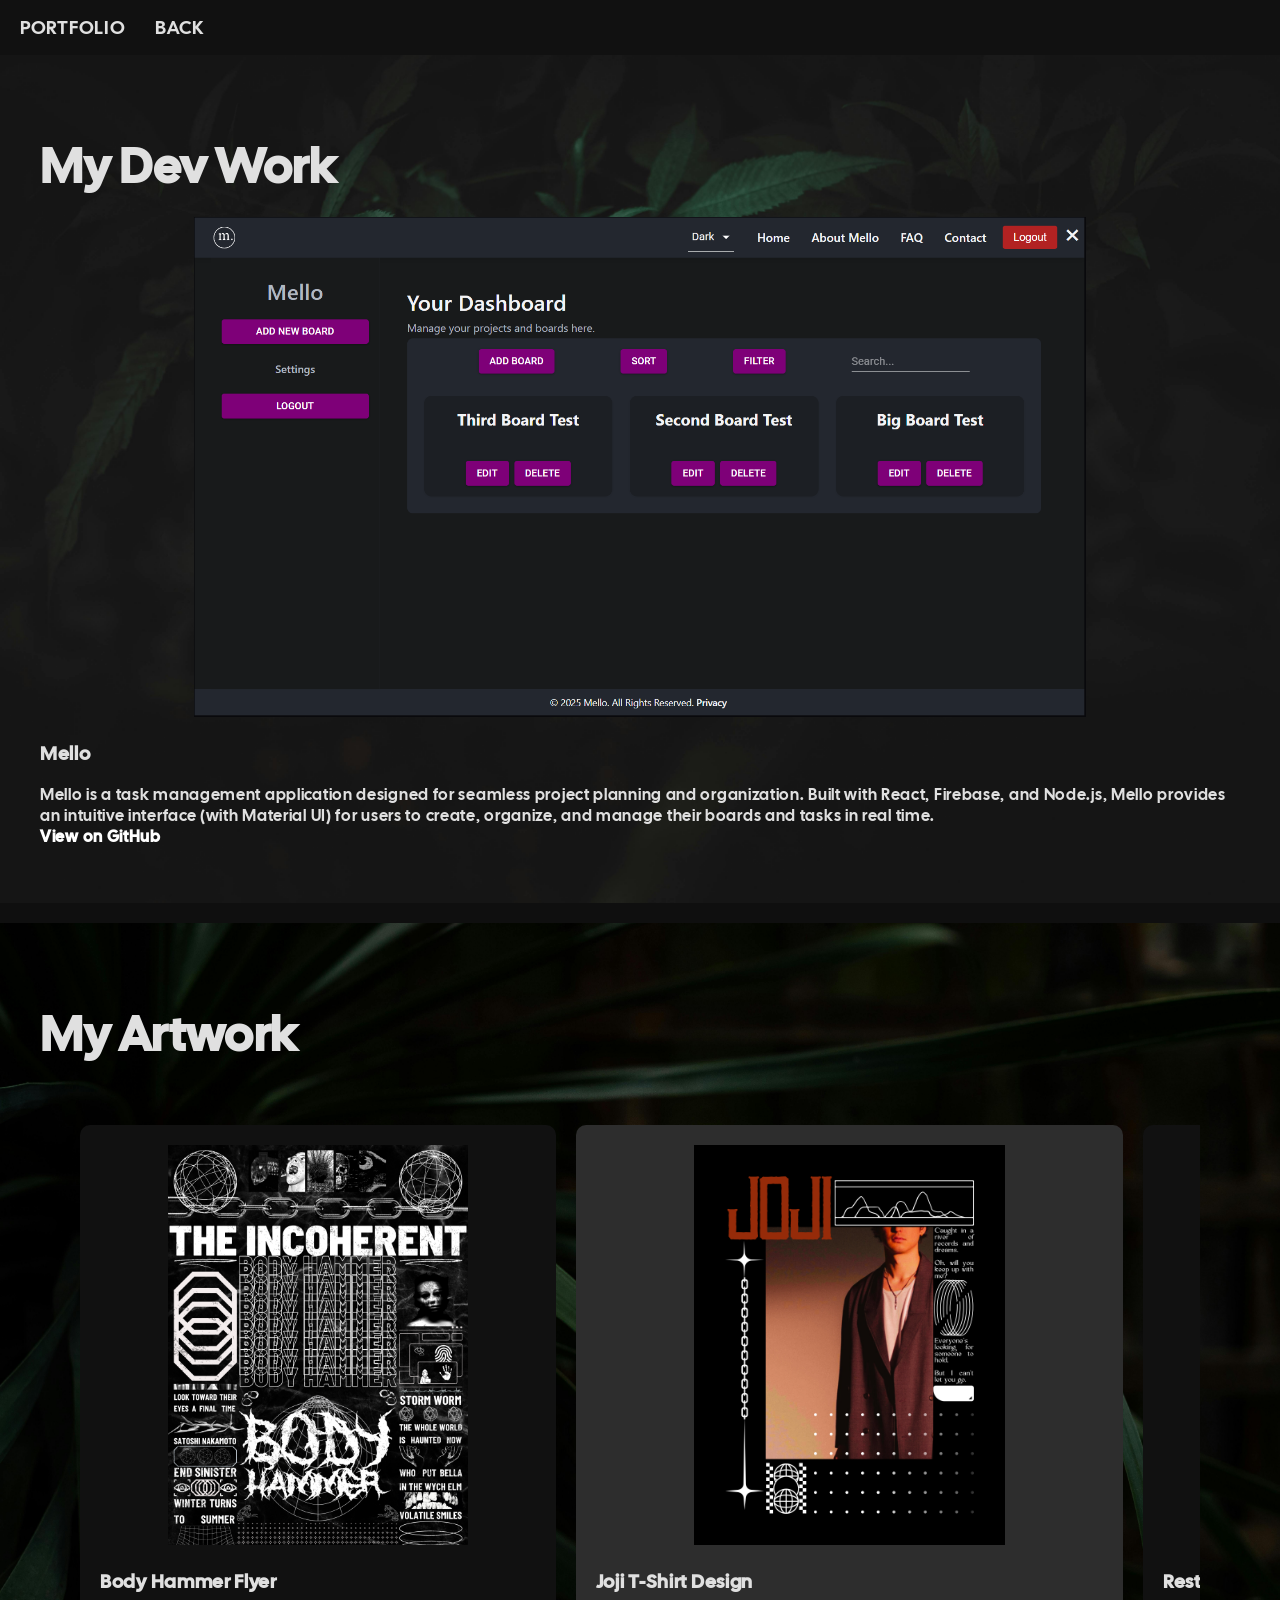
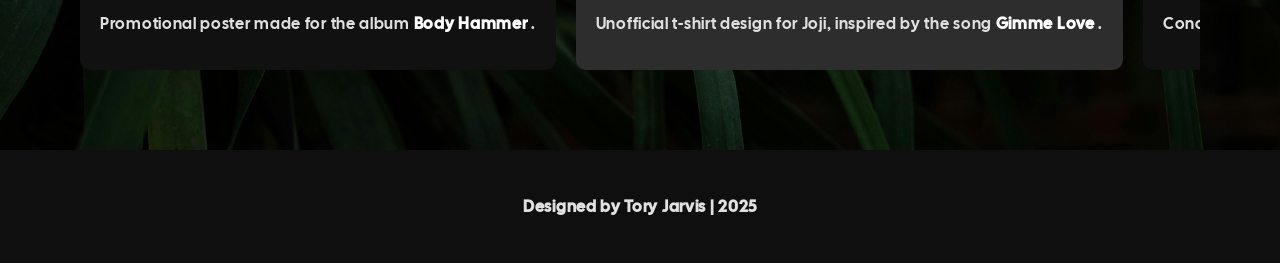
==== portfolio.html @ 421b0619 "next level changes done. added separate portfolio page, modal js functionality, Mello info and neces" ====
<!DOCTYPE html>
<html lang="en">

<head>
    <meta charset="UTF-8" />
    <meta name="viewport" content="width=device-width, initial-scale=1.0" />
    <meta name="description" content="Tory Jarvis' Software Development and Creative Portfolio" />
    <link rel="icon" type="image/x-icon" href="favicon.ico" />
    <title>Tory Jarvis</title>
    <link rel="stylesheet" href="styles.css" />
    <link rel="stylesheet" href="portfolio.css" />
    <link rel="preconnect" href="https://fonts.googleapis.com" />
    <link rel="preconnect" href="https://fonts.gstatic.com" crossorigin />
    <link href="https://fonts.googleapis.com/css2?family=Cal+Sans&display=swap" rel="stylesheet" />
</head>

<body>
    <header>
        <nav>
            <a href="portfolio.html">PORTFOLIO</a>
            <a href="index.html">BACK</a>
        </nav>
    </header>

    <main>
        <section id="dev-portfolio" class="dev-portfolio">
            <h2>My Dev Work</h2>
            <div class="dev-gallery">
                <div class="dev-project">
                    <a href="#" class="clickable-modal">
                        <img class="dev-screenshot" src="/images/MelloPortfolioSS1.png" alt="Mello Screenshot 1" />
                    </a>
                    <h3>Mello</h3>
                    <p>
                        Mello is a task management application designed for seamless project planning and
                        organization. Built with React, Firebase, and Node.js, Mello provides an intuitive
                        interface (with Material UI) for users to create, organize, and manage their boards and
                        tasks in real time.
                        <br />
                        <a class="portfolio-link" href="https://github.com/toryjarvis/mello" target="_blank">
                            View on GitHub
                        </a>
                    </p>
                </div>
            </div>
        </section>

        <section id="art-portfolio" class="art-portfolio">
            <h2>My Artwork</h2>
            <div class="art-gallery">
                <section class="art-project-carousel" aria-label="Gallery">
                    <div class="carousel__viewport">

                        <div class="carousel__slide">
                            <a href="#" class="clickable-modal">
                                <img src="/images/BodyHammerFlyer.png" alt="Artwork 1" class="carousel__image" />
                            </a>
                            <div class="carousel__caption">
                                <h3>Body Hammer Flyer</h3>
                                <p>
                                    Promotional poster made for the album
                                    <a class="portfolio-link"
                                        href="https://www.youtube.com/watch?v=TVQUhQ5iRbE&t=1750s">
                                        Body Hammer
                                    </a>.
                                </p>
                            </div>
                        </div>

                        <div class="carousel__slide">
                            <a href="#" class="clickable-modal">
                                <img src="/images/JojiDesign.png" alt="Artwork 2" class="carousel__image" />
                            </a>
                            <div class="carousel__caption">
                                <h3>Joji T-Shirt Design</h3>
                                <p>
                                    Unofficial t-shirt design for Joji, inspired by the song
                                    <a class="portfolio-link" href="https://www.youtube.com/watch?v=jPan651rVMs"
                                        target="_blank">
                                        Gimme Love
                                    </a>.
                                </p>
                            </div>
                        </div>

                        <div class="carousel__slide">
                            <a href="#" class="clickable-modal">
                                <img src="/images/RIDFestPoster.png" alt="Artwork 3" class="carousel__image" />
                            </a>
                            <div class="carousel__caption">
                                <h3>Rest In Distress Festival Flyer</h3>
                                <p>Concept artwork for a noise and industrial music festival.</p>
                            </div>
                        </div>

                    </div>
                </section>
            </div>
        </section>
    </main>

    <footer>
        <p>Designed by Tory Jarvis | 2025</p>
    </footer>

    <div id="modal" class="modal">
        <button class="modal-close" aria-label="Close modal">&times;</button>
        <img src="" alt="Full Size" id="modal-img" />
    </div>

    <script src="modal.js"></script>
</body>

</html>
---- styles.css ----
:root {
  --background: #0f0f0f;
  --text: #e0e0e0;
  --accent: #b5b5b5;
  --hover-accent: #ffffff;
  --highlight: #d4af37;
}

body {
  font-family: "Cal Sans", sans-serif;
  background: var(--background);
  color: var(--text);
  margin: 0;
  padding: 0;
  text-transform: none;
  letter-spacing: 0.7px;
}

header {
  padding: 15px 20px;
  background: rgb(17, 17, 17);
  display: flex;
  justify-content: space-between;
  align-items: center;
}

nav {
  display: flex;
  gap: 30px;
}

nav a {
  color: var(--text);
  text-decoration: none;
  font-size: 1.2rem;
  font-weight: 400;
  transition: color 0.3s ease-in-out;
}

nav a:hover {
  color: var(--highlight);
}

section {
  padding: 40px;
  margin-top: 0;
}

h2 {
  font-size: 3rem;
  font-weight: bold;
  color: var(--text);
  margin-bottom: 20px;
}

.name {
  font-size: 3.7rem;
}

.about {
  display: flex;
  flex-direction: row;
  align-items: center;
  margin: 20px 0;
  background-image: url("./images/leaves.jpg");
  background-repeat: no-repeat;
  background-size: cover;
}

.about-text {
  display: flex;
  flex-direction: column;
  flex: 1;
}

.profile-image {
  display: block;
  width: 100%;
  max-width: 250px;
  height: auto;
  border-radius: 50%;
}

.contact-links {
  display: flex;
  gap: 10px;
  margin-top: 20px;
}

.contact a {
  color: var(--text);
  text-decoration: none;
  font-size: 1.2rem;
  font-weight: 600;
  transition: color 0.3s ease-in-out;
}

.contact a:hover {
  color: var(--highlight);
}

.gallery {
  display: grid;
  grid-template-columns: repeat(auto-fit, minmax(350px, 1fr));
  gap: 30px;
}

.project {
  background: #1a1a1a;
  padding: 25px;
  transition: transform 0.3s ease-in-out, border-color 0.3s ease-in-out;
}

.project:hover {
  transform: scale(1.03);
  border-color: var(--highlight);
}

.project img {
  width: 100%;
  height: auto;
  max-height: 300px;
  object-fit: cover;
  border-radius: 10px;
}

.view-link {
  color: var(--highlight);
}

h2:hover {
  opacity: 0.9;
}

footer {
  text-align: center;
  padding: 30px;
  font-size: 1rem;
  font-weight: 600;
  color: var(--text);
}

.skills {
  background-image: url("./images/leaves3.jpg");
  background-repeat: no-repeat;
  background-size: cover;
  margin: 20px 0;
}

.contact {
  background-image: url("./images/leaves4.jpg");
  background-repeat: no-repeat;
  background-size: cover;
  margin: 20px 0;
}

.art-galley {
  display: grid;
  grid-template-columns: repeat(auto-fit, minmax(350px, 1fr));
  gap: 30px;
}

.art-project-carousel {
  display: flex;
  overflow-x: auto;
  scroll-snap-type: x mandatory;
  gap: 20px;
}

.carousel__viewport {
  display: flex;
  overflow-x: auto;
  scroll-snap-type: x mandatory;
  gap: 20px;
}

.carousel__slide {
  flex: 0 0 auto;
  scroll-snap-align: start;
  background-color: rgb(17, 17, 17);
  padding: 20px;
  border-radius: 10px;
  width: auto;
}

.carousel__slide:nth-child(even) {
  background-color: rgb(45, 45, 45);
}

.carousel__image {
  width: 100%;
  height: auto;
  max-height: 400px;
  object-fit: contain;
  border-radius: 10px;
}

.carousel__viewport::-webkit-scrollbar {
  height: 8px;
}

.carousel__viewport::-webkit-scrollbar-track {
  background: transparent;
}

.carousel__viewport::-webkit-scrollbar-thumb {
  background-color: rgba(255, 255, 255, 0.599);
  border-radius: 10px;
}

/* mobile settings */
@media (max-width: 768px) {
  header {
    flex-direction: column;
    align-items: flex-start;
  }

  nav {
    flex-direction: row;
    gap: 10px;
  }

  .about {
    flex-direction: column;
    align-items: center;
  }

  .profile-image {
    margin-bottom: 20px;
  }

  .gallery {
    grid-template-columns: repeat(auto-fit, minmax(100%, 1fr));
  }

  .carousel__viewport {
    gap: 10px;
  }

  .carousel__slide {
    padding: 10px;
    border-radius: 5px;
  }

  .carousel__image {
    max-height: 200px;
    object-fit: contain;
  }
}

/* Extra small screens */
@media (max-width: 480px) {
  nav {
    flex-direction: column;
    gap: 5px;
  }

  .carousel__viewport {
    gap: 5px;
  }

  .carousel__slide {
    padding: 5px;
  }

  .carousel__image {
    max-height: 150px;
  }
}
---- portfolio.css ----
.dev-portfolio {
  background-image: url("./images/leaves.jpg");
  background-repeat: no-repeat;
  background-size: cover;
  margin-bottom: 20px;
}

.art-portfolio {
  background-image: url("./images/leaves3.jpg");
  background-repeat: no-repeat;
  background-size: cover;
}

.dev-screenshot {
  width: 100%;
  height: auto;
  max-height: 500px;
  object-fit: contain;
  border-radius: 10px;
}

.portfolio-link {
  text-decoration: none;
  color: #fff;
  font-weight: bold;
}

.portfolio-link:hover {
  color: #f0f0f0;
}

.modal {
  position: fixed;
  top: 0;
  left: 0;
  width: 100%;
  height: 100%;
  background: rgba(0, 0, 0, 0.8);
  display: none;
  justify-content: center;
  align-items: center;
  z-index: 999;
}

.modal:target {
  display: flex;
}

.modal img {
  max-width: 90%;
  max-height: 90%;
}

.modal-close {
  position: absolute;
  top: 20px;
  right: 30px;
  font-size: 40px;
  color: #fff;
  text-decoration: none;
  font-weight: bold;
}

@media (max-width: 768px) {
  .dev-gallery {
    display: flex;
    flex-direction: column;
    gap: 20px;
  }

  .dev-project {
    background-color: #1a1a1a;
    padding: 20px;
    border-radius: 10px;
  }

  .dev-screenshot {
    max-height: 300px;
  }

  .dev-project h3 {
    font-size: 1.8rem;
    margin-top: 10px;
  }

  .dev-project p {
    font-size: 1rem;
    line-height: 1.5;
  }
}

@media (max-width: 480px) {
  .dev-screenshot {
    max-height: 200px;
  }

  .dev-project h3 {
    font-size: 1.5rem;
  }

  .dev-project p {
    font-size: 0.95rem;
  }
}
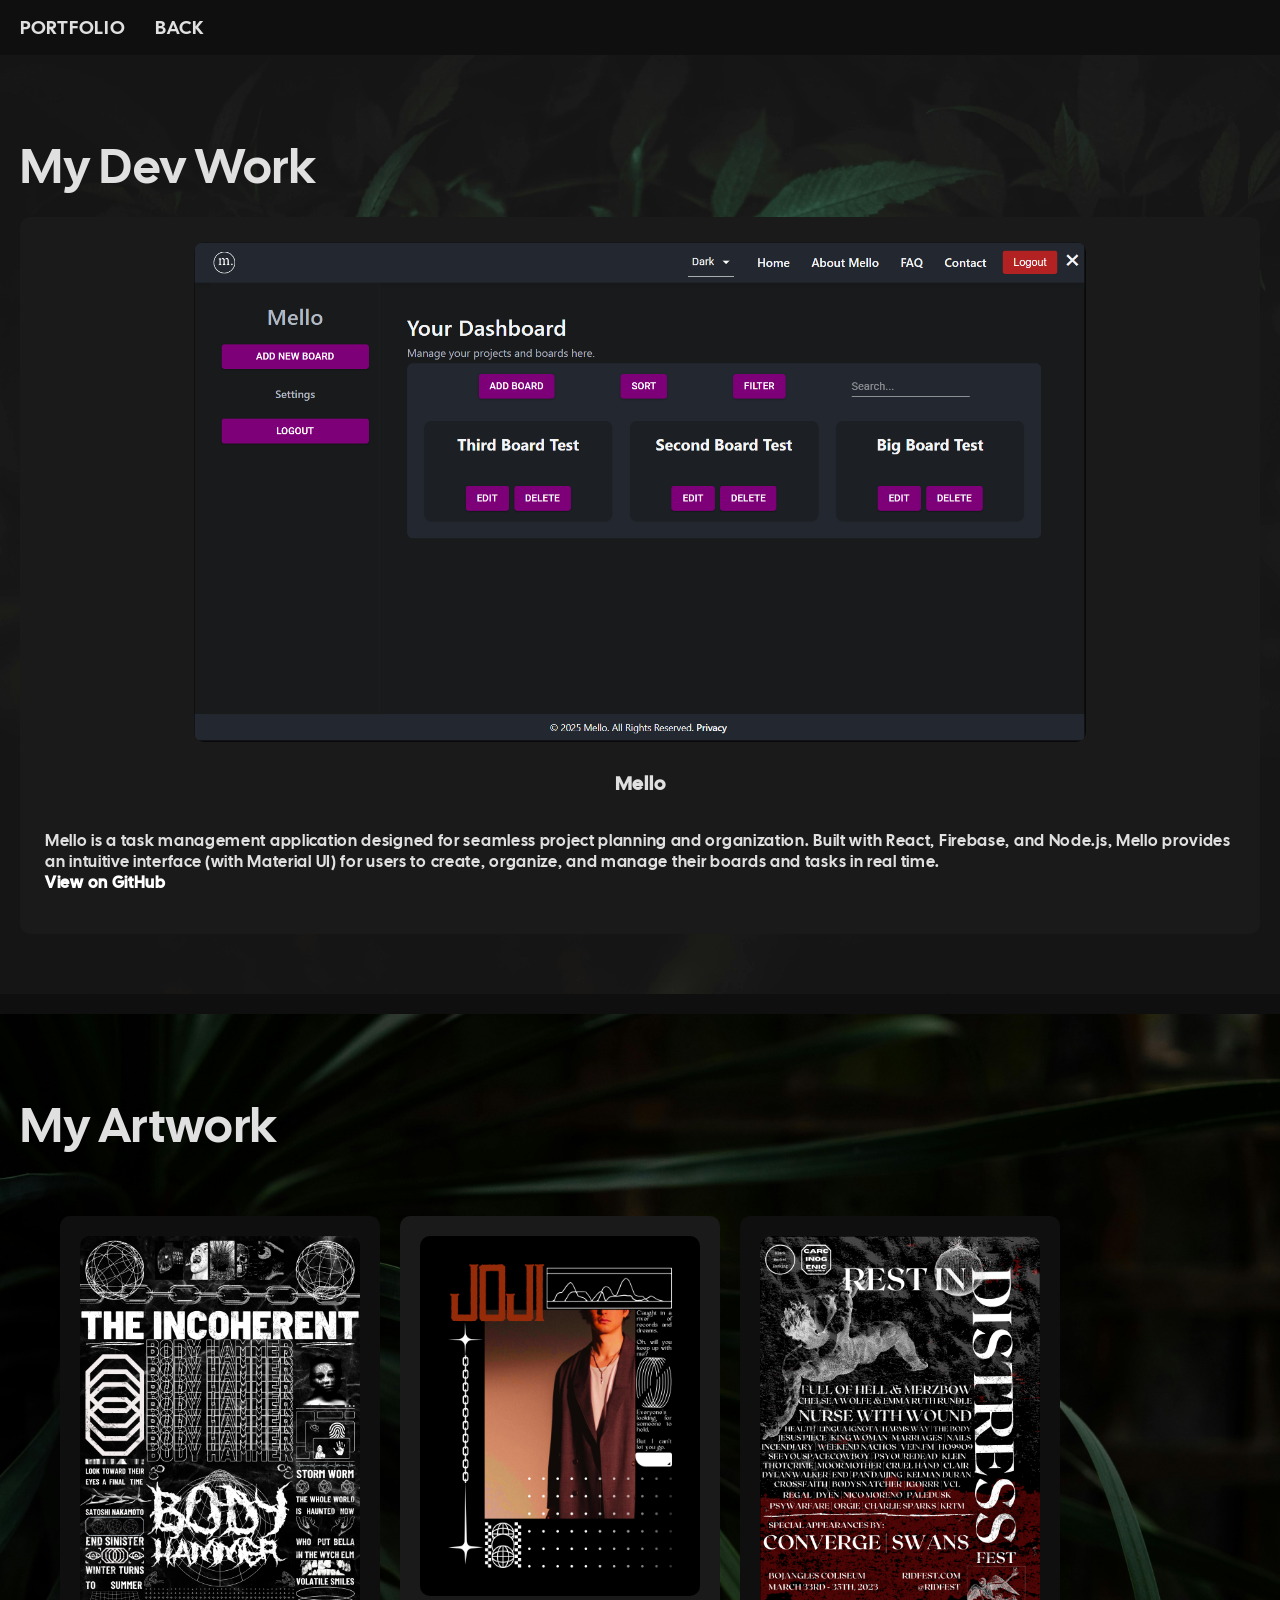
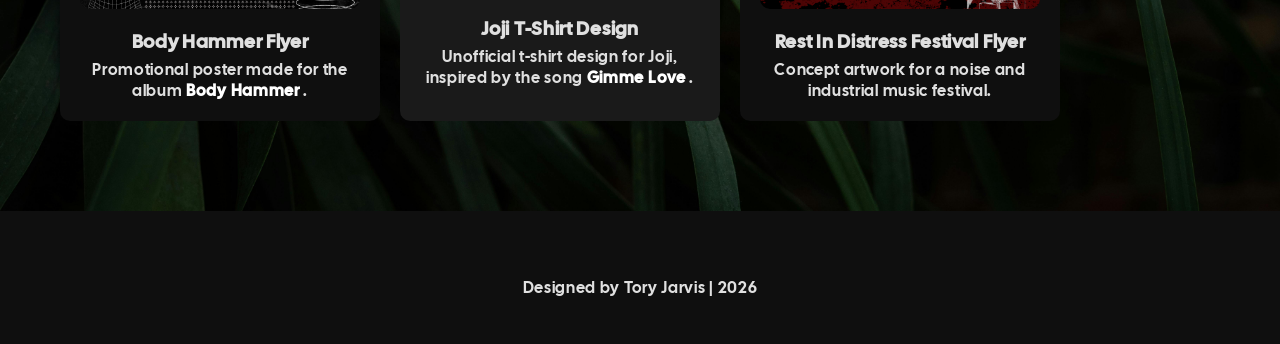
==== commit 34ed04f3: "Updated slightly for 2026, got rid of excess, need to add Mello screenshots when 1.0.0 is finished." ====
--- a/portfolio.html
+++ b/portfolio.html
@@ -6,7 +6,7 @@
     <meta name="viewport" content="width=device-width, initial-scale=1.0" />
     <meta name="description" content="Tory Jarvis' Software Development and Creative Portfolio" />
     <link rel="icon" type="image/x-icon" href="favicon.ico" />
-    <title>Tory Jarvis</title>
+    <title>Tory Jarvis' Dev & Design Portfolio</title>
     <link rel="stylesheet" href="styles.css" />
     <link rel="stylesheet" href="portfolio.css" />
     <link rel="preconnect" href="https://fonts.googleapis.com" />
@@ -53,7 +53,8 @@
 
                         <div class="carousel__slide">
                             <a href="#" class="clickable-modal">
-                                <img src="/images/BodyHammerFlyer.png" alt="Artwork 1" class="carousel__image" />
+                                <img src="/images/BodyHammerFlyer.png" alt="Body Hammer Flyer"
+                                    class="carousel__image" />
                             </a>
                             <div class="carousel__caption">
                                 <h3>Body Hammer Flyer</h3>
@@ -69,7 +70,7 @@
 
                         <div class="carousel__slide">
                             <a href="#" class="clickable-modal">
-                                <img src="/images/JojiDesign.png" alt="Artwork 2" class="carousel__image" />
+                                <img src="/images/JojiDesign.png" alt="Joji T-Shirt Design" class="carousel__image" />
                             </a>
                             <div class="carousel__caption">
                                 <h3>Joji T-Shirt Design</h3>
@@ -85,7 +86,8 @@
 
                         <div class="carousel__slide">
                             <a href="#" class="clickable-modal">
-                                <img src="/images/RIDFestPoster.png" alt="Artwork 3" class="carousel__image" />
+                                <img src="/images/RIDFestPoster.png" alt="Rest In Distress Festival Flyer"
+                                    class="carousel__image" />
                             </a>
                             <div class="carousel__caption">
                                 <h3>Rest In Distress Festival Flyer</h3>
@@ -100,7 +102,7 @@
     </main>
 
     <footer>
-        <p>Designed by Tory Jarvis | 2025</p>
+        <p>Designed by Tory Jarvis | 2026</p>
     </footer>
 
     <div id="modal" class="modal">
--- a/styles.css
+++ b/styles.css
@@ -1,9 +1,12 @@
 :root {
   --background: #0f0f0f;
+  --background-2: #1a1a1a;
   --text: #e0e0e0;
   --accent: #b5b5b5;
   --hover-accent: #ffffff;
   --highlight: #d4af37;
+  --background-3: rgba(255, 255, 255, 0.6);
+  --background-4: rgba(0, 0, 0, 0.8);
 }
 
 body {
@@ -18,7 +21,7 @@
 
 header {
   padding: 15px 20px;
-  background: rgb(17, 17, 17);
+  background: var(--background);
   display: flex;
   justify-content: space-between;
   align-items: center;
@@ -33,7 +36,7 @@
   color: var(--text);
   text-decoration: none;
   font-size: 1.2rem;
-  font-weight: 400;
+  font-weight: 300;
   transition: color 0.3s ease-in-out;
 }
 
@@ -48,13 +51,14 @@
 
 h2 {
   font-size: 3rem;
-  font-weight: bold;
+  font-weight: 500;
   color: var(--text);
   margin-bottom: 20px;
 }
 
 .name {
-  font-size: 3.7rem;
+  font-size: 3rem;
+  font-weight: 550;
 }
 
 .about {
@@ -91,40 +95,11 @@
   color: var(--text);
   text-decoration: none;
   font-size: 1.2rem;
-  font-weight: 600;
+  font-weight: 500;
   transition: color 0.3s ease-in-out;
 }
 
 .contact a:hover {
-  color: var(--highlight);
-}
-
-.gallery {
-  display: grid;
-  grid-template-columns: repeat(auto-fit, minmax(350px, 1fr));
-  gap: 30px;
-}
-
-.project {
-  background: #1a1a1a;
-  padding: 25px;
-  transition: transform 0.3s ease-in-out, border-color 0.3s ease-in-out;
-}
-
-.project:hover {
-  transform: scale(1.03);
-  border-color: var(--highlight);
-}
-
-.project img {
-  width: 100%;
-  height: auto;
-  max-height: 300px;
-  object-fit: cover;
-  border-radius: 10px;
-}
-
-.view-link {
   color: var(--highlight);
 }
 
@@ -136,7 +111,7 @@
   text-align: center;
   padding: 30px;
   font-size: 1rem;
-  font-weight: 600;
+  font-weight: 500;
   color: var(--text);
 }
 
@@ -152,60 +127,6 @@
   background-repeat: no-repeat;
   background-size: cover;
   margin: 20px 0;
-}
-
-.art-galley {
-  display: grid;
-  grid-template-columns: repeat(auto-fit, minmax(350px, 1fr));
-  gap: 30px;
-}
-
-.art-project-carousel {
-  display: flex;
-  overflow-x: auto;
-  scroll-snap-type: x mandatory;
-  gap: 20px;
-}
-
-.carousel__viewport {
-  display: flex;
-  overflow-x: auto;
-  scroll-snap-type: x mandatory;
-  gap: 20px;
-}
-
-.carousel__slide {
-  flex: 0 0 auto;
-  scroll-snap-align: start;
-  background-color: rgb(17, 17, 17);
-  padding: 20px;
-  border-radius: 10px;
-  width: auto;
-}
-
-.carousel__slide:nth-child(even) {
-  background-color: rgb(45, 45, 45);
-}
-
-.carousel__image {
-  width: 100%;
-  height: auto;
-  max-height: 400px;
-  object-fit: contain;
-  border-radius: 10px;
-}
-
-.carousel__viewport::-webkit-scrollbar {
-  height: 8px;
-}
-
-.carousel__viewport::-webkit-scrollbar-track {
-  background: transparent;
-}
-
-.carousel__viewport::-webkit-scrollbar-thumb {
-  background-color: rgba(255, 255, 255, 0.599);
-  border-radius: 10px;
 }
 
 /* mobile settings */
@@ -228,42 +149,12 @@
   .profile-image {
     margin-bottom: 20px;
   }
-
-  .gallery {
-    grid-template-columns: repeat(auto-fit, minmax(100%, 1fr));
-  }
-
-  .carousel__viewport {
-    gap: 10px;
-  }
-
-  .carousel__slide {
-    padding: 10px;
-    border-radius: 5px;
-  }
-
-  .carousel__image {
-    max-height: 200px;
-    object-fit: contain;
-  }
 }
 
 /* Extra small screens */
 @media (max-width: 480px) {
   nav {
-    flex-direction: column;
+    flex-direction: row;
     gap: 5px;
   }
-
-  .carousel__viewport {
-    gap: 5px;
-  }
-
-  .carousel__slide {
-    padding: 5px;
-  }
-
-  .carousel__image {
-    max-height: 150px;
-  }
 }
--- a/portfolio.css
+++ b/portfolio.css
@@ -1,104 +1,263 @@
-.dev-portfolio {
-  background-image: url("./images/leaves.jpg");
+.dev-portfolio,
+.art-portfolio {
   background-repeat: no-repeat;
   background-size: cover;
   margin-bottom: 20px;
+  padding: 40px 20px;
+}
+
+.dev-portfolio {
+  background-image: url("./images/leaves.jpg");
 }
 
 .art-portfolio {
   background-image: url("./images/leaves3.jpg");
-  background-repeat: no-repeat;
-  background-size: cover;
-}
-
-.dev-screenshot {
+}
+
+.dev-gallery,
+.art-gallery {
+  display: grid;
+  grid-template-columns: repeat(auto-fit, minmax(300px, 1fr));
+  gap: 30px;
+  padding: 0;
+}
+
+.dev-project,
+.carousel__slide {
+  background-color: var(--background-2);
+  padding: 25px;
+  border-radius: 10px;
+  margin-bottom: 20px;
+  box-sizing: border-box;
+  display: flex;
+  flex-direction: column;
+  align-items: center;
+}
+
+.dev-screenshot,
+.carousel__image {
   width: 100%;
   height: auto;
   max-height: 500px;
   object-fit: contain;
   border-radius: 10px;
+  display: block;
+  margin: 0 auto 10px auto;
 }
 
 .portfolio-link {
   text-decoration: none;
-  color: #fff;
+  color: var(--hover-accent);
   font-weight: bold;
+  word-break: break-word;
 }
 
 .portfolio-link:hover {
-  color: #f0f0f0;
+  color: var(--highlight);
+}
+
+.carousel__viewport {
+  display: flex;
+  overflow-x: auto;
+  scroll-snap-type: x mandatory;
+  gap: 20px;
+  width: 100%;
+  padding-bottom: 10px;
+}
+
+.carousel__slide {
+  flex: 0 0 320px;
+  scroll-snap-align: start;
+  background-color: var(--background);
+  padding: 20px;
+  border-radius: 10px;
+  width: 320px;
+  margin-bottom: 0;
+}
+
+.carousel__slide:nth-child(even) {
+  background-color: var(--background-2);
+}
+
+.carousel__caption {
+  margin-top: 10px;
+  text-align: center;
+}
+
+.carousel__caption h3 {
+  font-size: 1.2rem;
+  margin: 0 0 5px 0;
+}
+
+.carousel__caption p {
+  font-size: 1rem;
+  margin: 0;
+}
+
+.carousel__viewport::-webkit-scrollbar {
+  height: 8px;
+}
+
+.carousel__viewport::-webkit-scrollbar-track {
+  background: transparent;
+}
+
+.carousel__viewport::-webkit-scrollbar-thumb {
+  background-color: var(--background-3);
+  border-radius: 10px;
 }
 
 .modal {
   position: fixed;
   top: 0;
   left: 0;
-  width: 100%;
-  height: 100%;
-  background: rgba(0, 0, 0, 0.8);
+  width: 100vw;
+  height: 100vh;
+  background: var(--background-4);
   display: none;
   justify-content: center;
   align-items: center;
   z-index: 999;
-}
-
-.modal:target {
-  display: flex;
+  padding: 20px;
+  box-sizing: border-box;
 }
 
 .modal img {
-  max-width: 90%;
-  max-height: 90%;
+  max-width: 95vw;
+  max-height: 80vh;
+  border-radius: 10px;
+  width: auto;
+  height: auto;
 }
 
 .modal-close {
   position: absolute;
-  top: 20px;
-  right: 30px;
-  font-size: 40px;
-  color: #fff;
+  top: 16px;
+  right: 20px;
+  font-size: 32px;
+  color: var(--hover-accent);
   text-decoration: none;
   font-weight: bold;
-}
-
-@media (max-width: 768px) {
-  .dev-gallery {
-    display: flex;
-    flex-direction: column;
+  z-index: 1000;
+  background: var(--background-4);
+  padding: 2px 10px;
+}
+
+/* Tablet screens */
+@media (max-width: 900px) {
+  .dev-portfolio,
+  .art-portfolio {
+    padding: 20px 5px;
+  }
+
+  .dev-gallery,
+  .art-gallery {
+    grid-template-columns: 1fr;
     gap: 20px;
   }
 
-  .dev-project {
-    background-color: #1a1a1a;
+  .dev-project,
+  .carousel__slide {
     padding: 20px;
-    border-radius: 10px;
-  }
-
-  .dev-screenshot {
-    max-height: 300px;
-  }
-
-  .dev-project h3 {
-    font-size: 1.8rem;
-    margin-top: 10px;
-  }
-
-  .dev-project p {
+    width: 100%;
+  }
+
+  .dev-screenshot,
+  .carousel__image {
+    max-height: 400px;
+  }
+
+  .carousel__viewport {
+    gap: 8px;
+    min-height: 240px;
+  }
+}
+
+/* Mobile screens */
+@media (max-width: 600px) {
+  .dev-portfolio,
+  .art-portfolio {
+    padding: 10px 2px;
+  }
+
+  .dev-gallery,
+  .art-gallery {
+    gap: 12px;
+  }
+
+  .dev-project,
+  .carousel__slide {
+    padding: 10px;
+    border-radius: 7px;
+    width: 100%;
+    min-width: 0;
+  }
+
+  .dev-project h3,
+  .carousel__caption h3 {
+    font-size: 1.1rem;
+  }
+
+  .dev-project p,
+  .carousel__caption p {
+    font-size: 0.95rem;
+  }
+
+  .dev-screenshot,
+  .carousel__image {
+    max-height: 150px;
+    border-radius: 6px;
+  }
+
+  .carousel__viewport {
+    min-height: 240px;
+    gap: 8px;
+  }
+
+  .modal {
+    padding: 8px;
+  }
+
+  .modal img {
+    max-width: 98vw;
+    max-height: 60vh;
+  }
+
+  .modal-close {
+    top: 8px;
+    right: 8px;
+    font-size: 28px;
+    padding: 1px 7px;
+  }
+}
+
+/* Small screens */
+@media (max-width: 400px) {
+  .dev-project,
+  .carousel__slide {
+    padding: 10px;
+    border-radius: 5px;
+  }
+
+  .dev-screenshot,
+  .carousel__image {
+    max-height: 220px;
+  }
+
+  .dev-project h3,
+  .carousel__caption h3 {
     font-size: 1rem;
-    line-height: 1.5;
-  }
-}
-
-@media (max-width: 480px) {
-  .dev-screenshot {
-    max-height: 200px;
-  }
-
-  .dev-project h3 {
-    font-size: 1.5rem;
-  }
-
-  .dev-project p {
+  }
+
+  .dev-project p,
+  .carousel__caption p {
     font-size: 0.95rem;
   }
-}
+
+  .modal-close {
+    top: 4px;
+    right: 4px;
+    font-size: 24px;
+    padding: 1px 5px;
+  }
+}
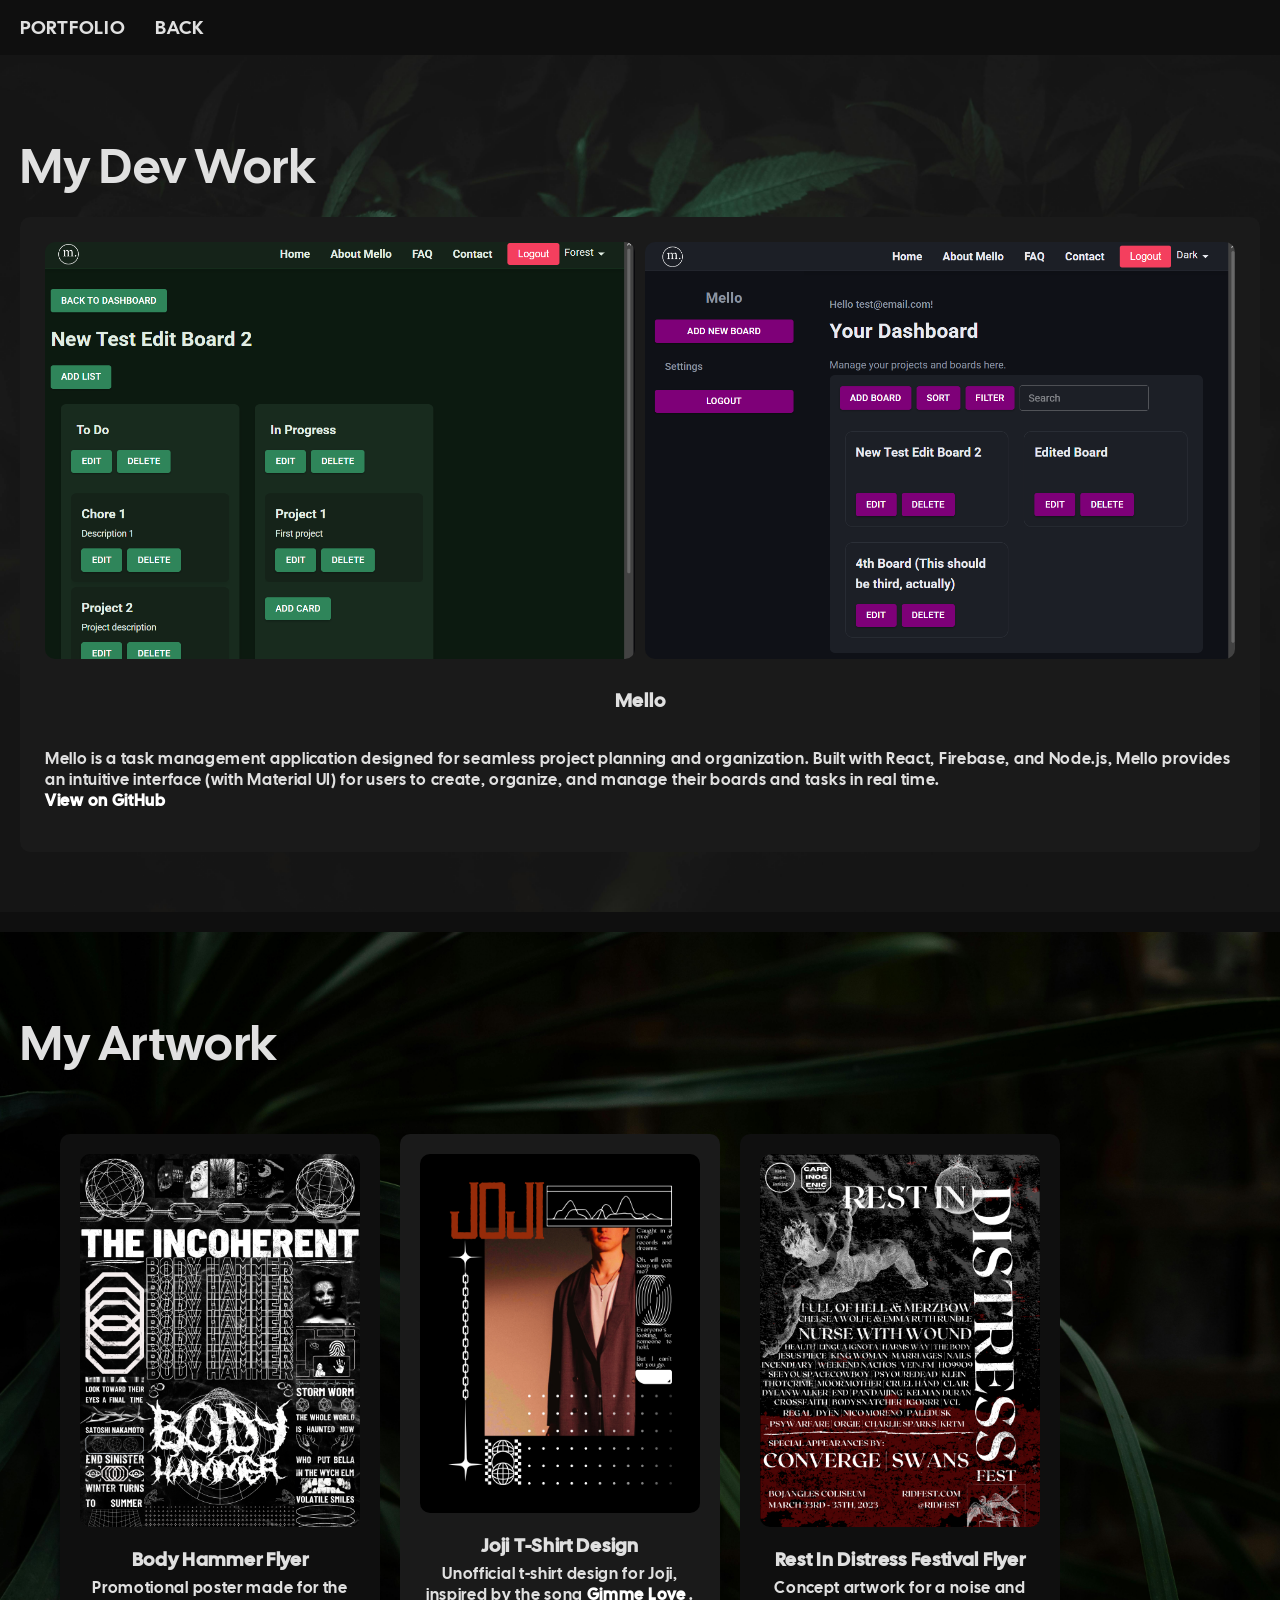
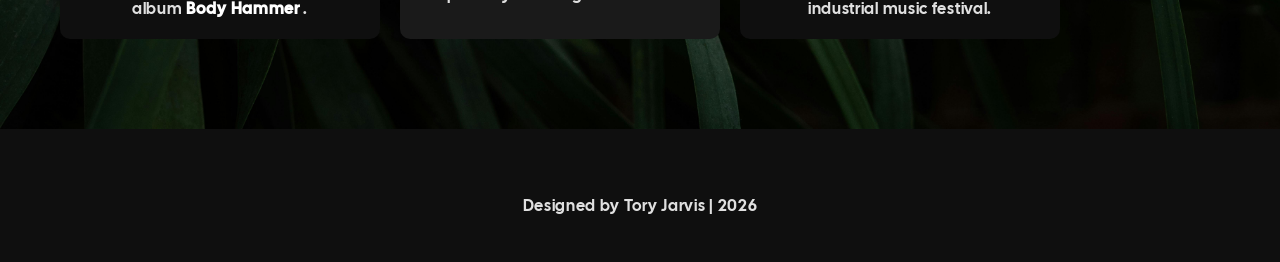
==== commit ca85fd96: "Updated Mello screenshots." ====
--- a/portfolio.html
+++ b/portfolio.html
@@ -27,9 +27,14 @@
             <h2>My Dev Work</h2>
             <div class="dev-gallery">
                 <div class="dev-project">
-                    <a href="#" class="clickable-modal">
-                        <img class="dev-screenshot" src="/images/MelloPortfolioSS1.png" alt="Mello Screenshot 1" />
-                    </a>
+                    <div class="dev-screenshots">
+                        <a href="#" class="clickable-modal">
+                            <img class="dev-screenshot" src="/images/MelloPortSS.png" alt="Mello Screenshot 1" />
+                        </a>
+                        <a href="#" class="clickable-modal">
+                            <img class="dev-screenshot" src="/images/MelloPortSS2.png" alt="Mello Screenshot 2" />
+                        </a>
+                    </div>
                     <h3>Mello</h3>
                     <p>
                         Mello is a task management application designed for seamless project planning and
--- a/portfolio.css
+++ b/portfolio.css
@@ -32,6 +32,13 @@
   display: flex;
   flex-direction: column;
   align-items: center;
+}
+
+.dev-screenshots {
+  display: flex;
+  flex-direction: row;
+  gap: 10px;
+  width: 100%;
 }
 
 .dev-screenshot,
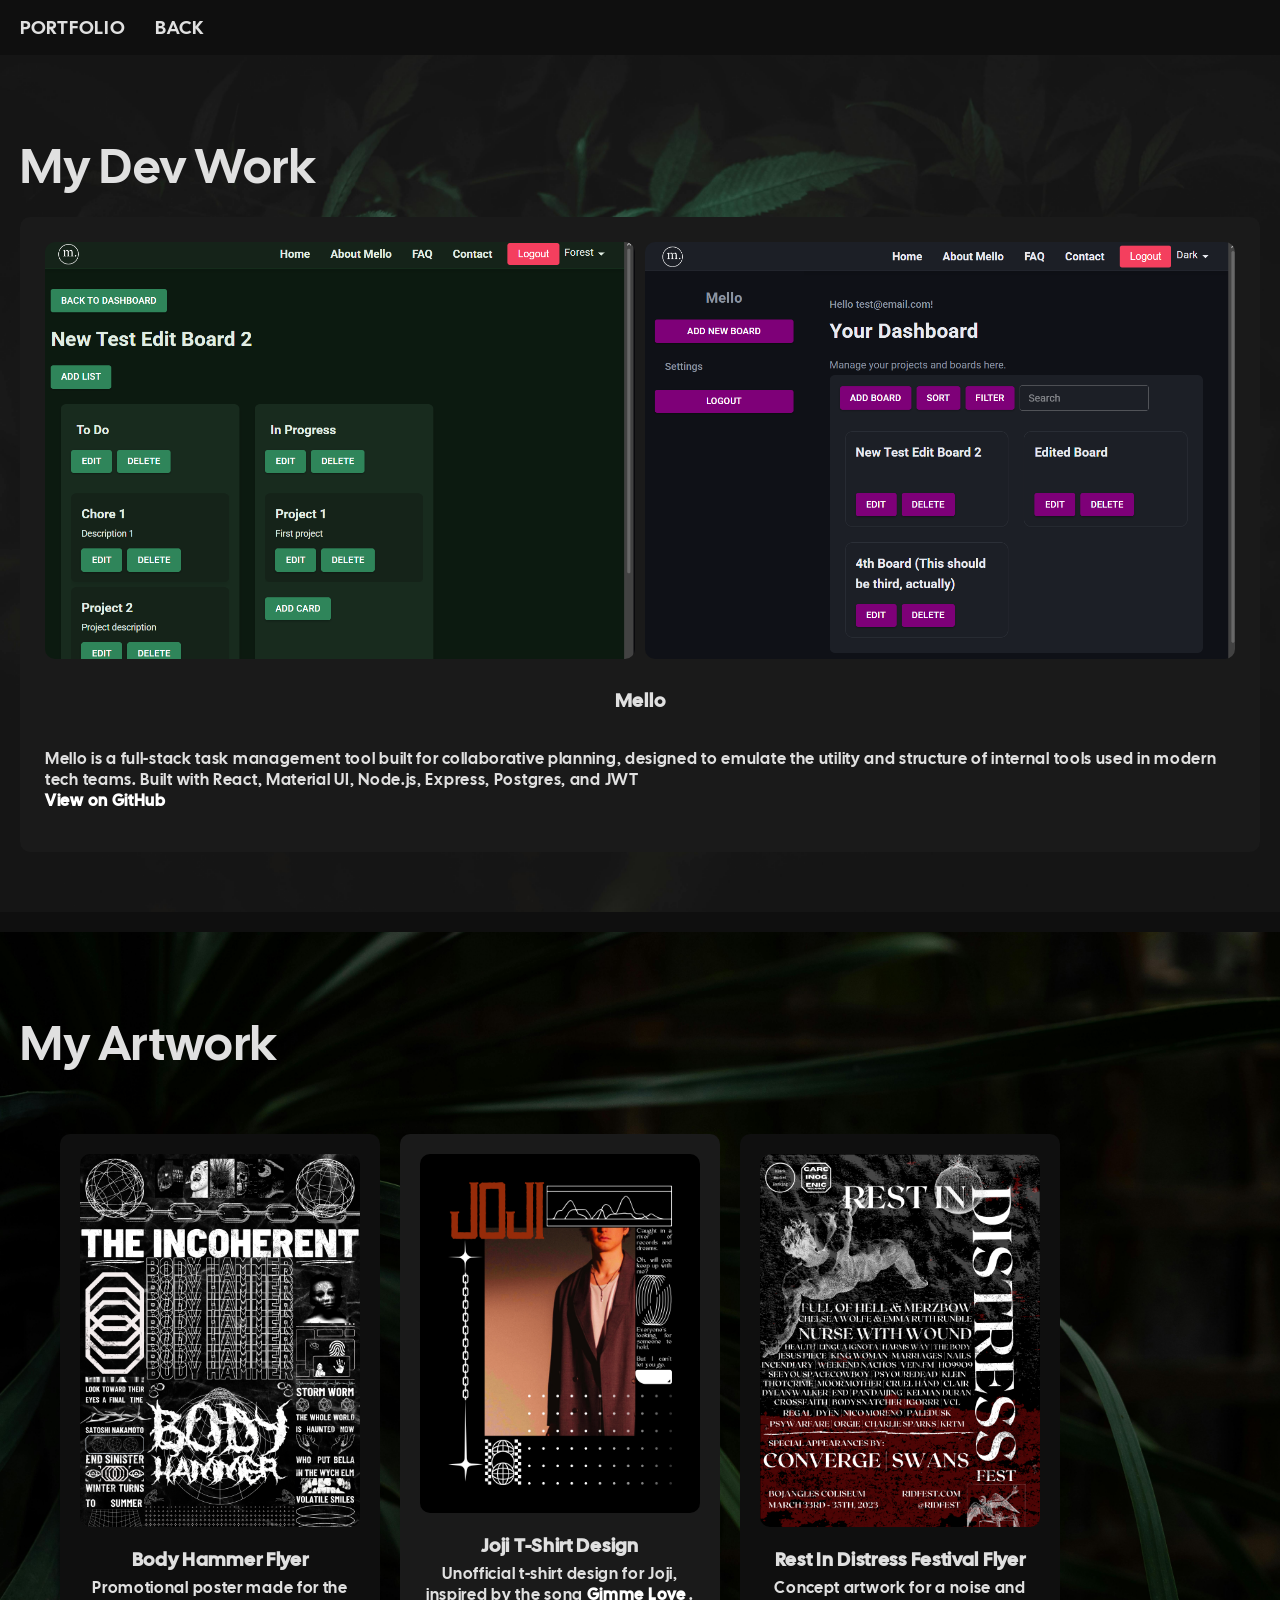
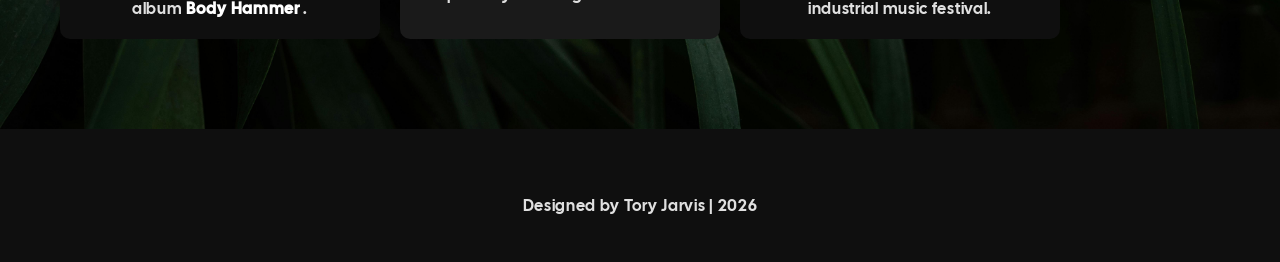
==== commit 86bc32ef: "Changed the Mello blurb, added techs" ====
--- a/portfolio.html
+++ b/portfolio.html
@@ -37,10 +37,9 @@
                     </div>
                     <h3>Mello</h3>
                     <p>
-                        Mello is a task management application designed for seamless project planning and
-                        organization. Built with React, Firebase, and Node.js, Mello provides an intuitive
-                        interface (with Material UI) for users to create, organize, and manage their boards and
-                        tasks in real time.
+                        Mello is a full-stack task management tool built for collaborative planning,
+                        designed to emulate the utility and structure of internal tools used in modern tech teams.
+                        Built with React, Material UI, Node.js, Express, Postgres, and JWT
                         <br />
                         <a class="portfolio-link" href="https://github.com/toryjarvis/mello" target="_blank">
                             View on GitHub
